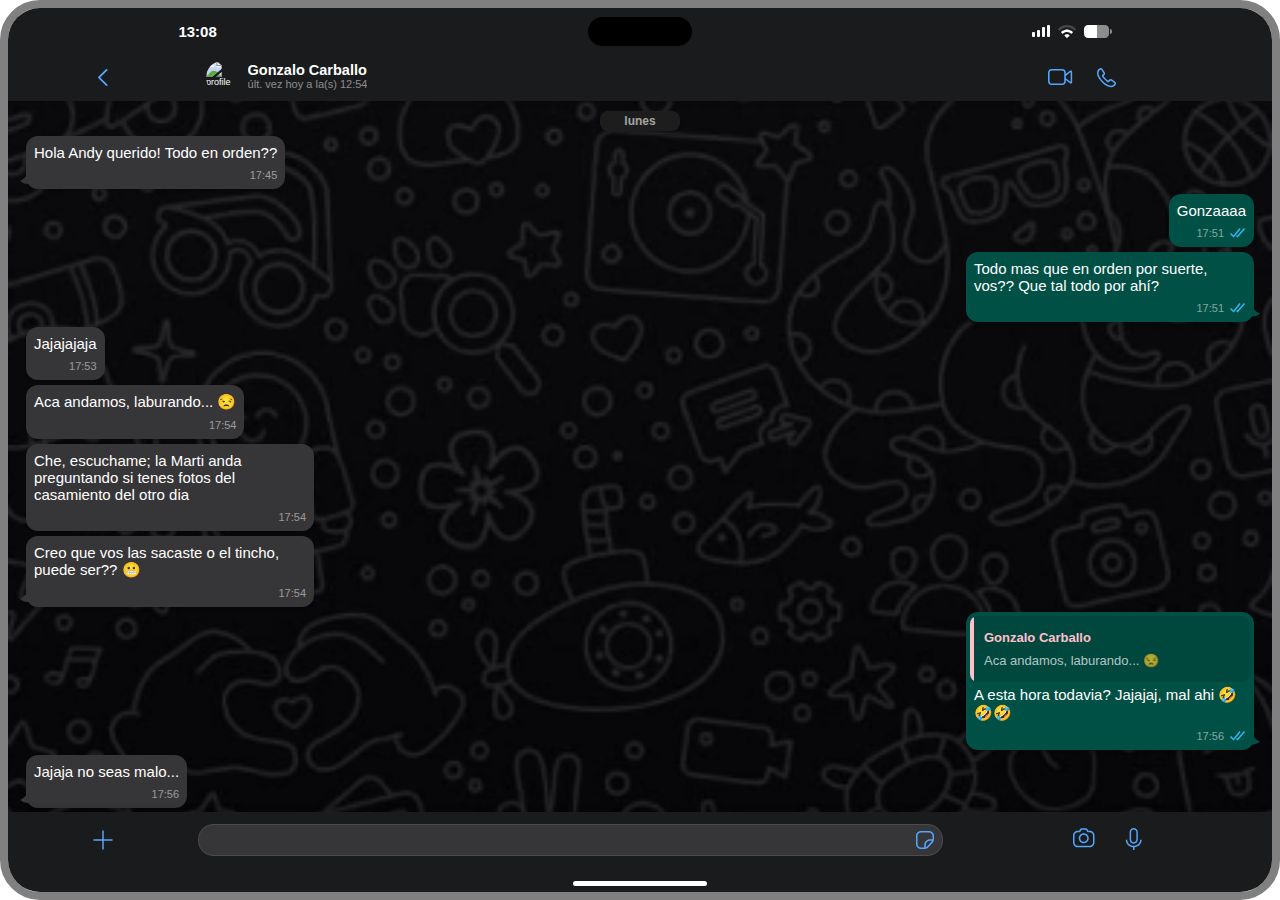
==== example_dark.html @ a6a857da "update examples" ====
<!DOCTYPE html>
<html lang="en">

<head>
    <meta charset="UTF-8">
    <meta name="viewport" content="width=device-width, initial-scale=1.0">
    <title>Whatsapp</title>
    <link rel="stylesheet" href="wsym.css">
    <script src="wsym.js" defer></script>
</head>

<body>

    
    <div class="wsym-app-container" 
         theme="dark" 
         name="Gonzalo Carballo"
         status="últ. vez hoy a la(s) 12:54"
         image="https://www.shutterstock.com/image-photo/profile-picture-smiling-successful-young-260nw-2040223583.jpg"
         connection="wifi2" 
         signal-level="4" 
         battery-level="50"
         time-or-company="13:08"
    >

        <div class="wsym-fullscreen-container" style="display: none;" >
            <div class="wsym-fullscreen-container-header">
                <div class="wsym-fullscreen-name-and-time">
                    <p class="wsym-fullscreen-name"></p>
                    <p class="wsym-fullscreen-time"></p>
                </div>
            </div>
            <video controls style="display: none;"></video>
            <img style="display: none;">
            <div class="wsym-fullscreen-container-footer">
            </div>
            <div class="wsym-fullscreen-container-empty"></div>
        </div>

        <div class="wsym-header">
            <div class="wsym-header-row0">
                <div class="wsym-header-time">
                </div>
                <div class="wsym-header-notch">
                    <svg width="104" height="29" viewBox="0 0 104 29" fill="none" xmlns="http://www.w3.org/2000/svg">
                        <rect width="104" height="29" rx="14.5" fill="black" />
                    </svg>
                </div>
                <div class="wsym-connection-internet-battery">
                    <!-- signal -->
                    <svg width="18" height="12" viewBox="0 0 18 12" fill="none" xmlns="http://www.w3.org/2000/svg">
                        <rect class="swym_connection_signal1" y="7" width="3" height="5" rx="1" fill="currentColor" />
                        <rect class="swym_connection_signal2" x="5" y="5" width="3" height="7" rx="1" fill="#484849" />
                        <rect class="swym_connection_signal3" x="10" y="2" width="3" height="10" rx="1"
                            fill="#484849" />
                        <rect class="swym_connection_signal4" x="15" width="3" height="12" rx="1" fill="#484849" />
                    </svg>
                    <!-- E -->
                    <svg class="wsym-connection-e" width="26" height="14" viewBox="0 0 26 14" fill="none" xmlns="http://www.w3.org/2000/svg">
                        <path d="M9.46875 13V1.72656H16.7656V3.42188H11.4844V6.46094H16.4766V8.09375H11.4844V11.3047H16.7656V13H9.46875Z" fill="currentColor"/>
                    </svg>
                    <!-- 3G -->
                    <svg class="wsym-connection-3g" width="26" height="14" viewBox="0 0 26 14" fill="none" xmlns="http://www.w3.org/2000/svg">
                        <path d="M7.22656 13.1953C4.75 13.1953 3.14062 11.8672 2.98438 9.97656L2.97656 9.88281H4.90625L4.91406 9.96875C5.02344 10.8828 5.89844 11.5469 7.21875 11.5469C8.52344 11.5469 9.39062 10.8281 9.39062 9.80469V9.78906C9.39062 8.60156 8.51562 7.94531 7.07812 7.94531H5.74219V6.44531H7.03125C8.27344 6.44531 9.10156 5.74219 9.10156 4.75781V4.74219C9.10156 3.72656 8.41406 3.13281 7.20312 3.13281C6.01562 3.13281 5.20312 3.75 5.10156 4.71875L5.09375 4.79688H3.21875L3.22656 4.70312C3.39062 2.79688 4.92969 1.53125 7.20312 1.53125C9.53125 1.53125 11.0391 2.72656 11.0391 4.47656V4.49219C11.0391 5.89062 10.0234 6.82031 8.67188 7.10156V7.14062C10.3359 7.29688 11.4375 8.28125 11.4375 9.84375V9.85938C11.4375 11.8203 9.71875 13.1953 7.22656 13.1953ZM18.0938 13.1953C14.8047 13.1953 12.7578 10.9609 12.7578 7.32031V7.3125C12.7578 3.73438 14.8047 1.53125 18.0547 1.53125C20.7266 1.53125 22.4609 3.07812 22.8906 5.15625L22.9219 5.28125H20.875L20.8516 5.19531C20.4219 3.98438 19.4453 3.28125 18.0625 3.28125C16.0312 3.28125 14.8125 4.76562 14.8125 7.29688V7.30469C14.8125 9.89062 16.0859 11.4453 18.1172 11.4453C19.8203 11.4453 20.9922 10.3984 21.0312 8.82031L21.0391 8.64844H18.2422V7.07812H23.0078V8.29688C23.0078 11.3594 21.1797 13.1953 18.0938 13.1953Z" fill="currentColor"/>
                    </svg>                        
                    <!-- 4G -->
                    <svg class="wsym-connection-4g" width="22" height="13" viewBox="0 0 22 13" fill="none"
                        xmlns="http://www.w3.org/2000/svg">
                        <path
                            d="M6.42969 12V9.83594H0.804688V8.11719L5.48438 0.726562H8.35156V8.17969H9.88281V9.83594H8.35156V12H6.42969ZM2.61719 8.22656H6.46094V2.25H6.41406L2.61719 8.17188V8.22656ZM16.2031 12.1953C12.9141 12.1953 10.8672 9.96094 10.8672 6.32031V6.3125C10.8672 2.73438 12.9141 0.53125 16.1641 0.53125C18.8359 0.53125 20.5703 2.07812 21 4.15625L21.0312 4.28125H18.9844L18.9609 4.19531C18.5312 2.98438 17.5547 2.28125 16.1719 2.28125C14.1406 2.28125 12.9219 3.76562 12.9219 6.29688V6.30469C12.9219 8.89062 14.1953 10.4453 16.2266 10.4453C17.9297 10.4453 19.1016 9.39844 19.1406 7.82031L19.1484 7.64844H16.3516V6.07812H21.1172V7.29688C21.1172 10.3594 19.2891 12.1953 16.2031 12.1953Z"
                            fill="currentColor" />
                    </svg>
                    <!-- wifi -->
                    <svg class="wsym-connection-wifi1" width="18" height="13" viewBox="0 0 18 13" fill="none" xmlns="http://www.w3.org/2000/svg">
                        <path class="wsym-connection-wifi-path1" d="M8.99617 13C9.08477 13 9.17338 12.9753 9.26199 12.9258C9.3506 12.8763 9.47049 12.7759 9.62166 12.6248L11.5295 10.7955C11.5869 10.7382 11.6221 10.6692 11.6351 10.5884C11.6482 10.5076 11.626 10.4334 11.5687 10.3656C11.3133 10.0373 10.9575 9.75067 10.5014 9.50573C10.0452 9.26078 9.54351 9.13831 8.99617 9.13831C8.43318 9.13831 7.92233 9.26598 7.4636 9.52134C7.00488 9.77669 6.64781 10.0737 6.39238 10.4125C6.35589 10.4751 6.34416 10.5402 6.3572 10.608C6.37023 10.6757 6.40802 10.7382 6.47057 10.7955L8.37059 12.6248C8.52176 12.7707 8.64168 12.8697 8.73034 12.9219C8.81895 12.974 8.90756 13 8.99617 13Z" fill="black"/>
                        <path class="wsym-connection-wifi-path2" d="M4.42191 8.74743C4.50531 8.82561 4.59653 8.86081 4.69558 8.85301C4.79462 8.84517 4.88324 8.79957 4.96143 8.71621C5.43058 8.19505 6.02483 7.76509 6.74419 7.42635C7.46355 7.0876 8.2142 6.92084 8.99612 6.92604C9.78847 6.92084 10.5443 7.09151 11.2636 7.43807C11.983 7.78464 12.5825 8.2185 13.062 8.73967C13.135 8.81785 13.2171 8.85694 13.3083 8.85694C13.3996 8.85694 13.4869 8.81785 13.5703 8.73967L14.7822 7.53579C14.8448 7.47325 14.8787 7.4016 14.8839 7.32082C14.8891 7.24004 14.8631 7.16578 14.8057 7.09803C14.4147 6.61336 13.9209 6.1808 13.324 5.80037C12.7272 5.41993 12.0599 5.11896 11.3223 4.89748C10.5847 4.67599 9.80929 4.56524 8.99612 4.56524C8.18292 4.56524 7.40752 4.67599 6.66991 4.89748C5.9323 5.11896 5.26637 5.41993 4.67212 5.80037C4.07786 6.1808 3.58265 6.61336 3.18648 7.09803C3.12914 7.16578 3.10308 7.23873 3.10829 7.3169C3.1135 7.39508 3.14739 7.46804 3.20994 7.53579L4.42191 8.74743ZM1.17697 5.47986C1.24995 5.55803 1.33726 5.59582 1.43891 5.59321C1.54056 5.5906 1.62787 5.55022 1.70085 5.47205C2.66 4.4506 3.76119 3.67539 5.00443 3.14642C6.24767 2.61746 7.57824 2.35297 8.99612 2.35297C10.4244 2.35297 11.7615 2.61876 13.0073 3.15034C14.2531 3.6819 15.353 4.45841 16.307 5.47986C16.38 5.55282 16.4647 5.588 16.5611 5.5854C16.6576 5.58279 16.7423 5.5424 16.8152 5.46423L17.8943 4.38546C17.962 4.31249 17.9972 4.23693 17.9998 4.15875C18.0025 4.08058 17.9751 4.00762 17.9178 3.93988C17.3079 3.18421 16.5364 2.51062 15.6032 1.91912C14.6702 1.32762 13.6381 0.86119 12.5069 0.51984C11.3757 0.178488 10.2055 0.0078125 8.99612 0.0078125C7.78675 0.0078125 6.61648 0.177185 5.48531 0.515931C4.35414 0.854679 3.32202 1.32111 2.38893 1.91521C1.45585 2.50932 0.684359 3.18421 0.074468 3.93988C0.0223404 4.00762 -0.00242021 4.08058 0.00018617 4.15875C0.00279255 4.23693 0.0353723 4.31249 0.0979255 4.38546L1.17697 5.47986Z" fill="#CBC7BC"/>
                    </svg>
                    <svg class="wsym-connection-wifi2" width="18" height="13" viewBox="0 0 18 13" fill="none" xmlns="http://www.w3.org/2000/svg">
                        <path class="wsym-connection-wifi-path2" d="M1.17697 5.47986C1.24995 5.55803 1.33726 5.59582 1.43891 5.59321C1.54056 5.5906 1.62787 5.55022 1.70085 5.47205C2.66 4.4506 3.76119 3.67539 5.00443 3.14642C6.24767 2.61746 7.57824 2.35297 8.99612 2.35297C10.4244 2.35297 11.7615 2.61876 13.0073 3.15034C14.2531 3.6819 15.353 4.45841 16.307 5.47986C16.38 5.55282 16.4647 5.588 16.5611 5.5854C16.6576 5.58279 16.7423 5.5424 16.8152 5.46423L17.8943 4.38546C17.962 4.31249 17.9972 4.23693 17.9998 4.15875C18.0025 4.08058 17.9751 4.00762 17.9178 3.93988C17.3079 3.18421 16.5364 2.51062 15.6032 1.91912C14.6702 1.32762 13.6381 0.86119 12.5069 0.51984C11.3757 0.178488 10.2055 0.0078125 8.99612 0.0078125C7.78675 0.0078125 6.61648 0.177185 5.48531 0.515931C4.35414 0.854679 3.32202 1.32111 2.38893 1.91521C1.45585 2.50932 0.684359 3.18421 0.074468 3.93988C0.0223404 4.00762 -0.00242021 4.08058 0.00018617 4.15875C0.00279255 4.23693 0.0353723 4.31249 0.0979255 4.38546L1.17697 5.47986Z" fill="#CBC7BC"/>
                        <path class="wsym-connection-wifi-path1" d="M8.99614 13C9.08475 13 9.17336 12.9753 9.26197 12.9258C9.35057 12.8763 9.47046 12.7759 9.62163 12.6248L11.5295 10.7955C11.5869 10.7382 11.6221 10.6692 11.6351 10.5884C11.6481 10.5076 11.626 10.4334 11.5686 10.3656C11.3132 10.0373 10.9575 9.75068 10.5013 9.50573C10.0452 9.26078 9.54349 9.13831 8.99614 9.13831C8.43316 9.13831 7.9223 9.26598 7.46358 9.52134C7.00486 9.77669 6.64778 10.0738 6.39235 10.4125C6.35586 10.4751 6.34414 10.5402 6.35717 10.608C6.3702 10.6757 6.40799 10.7382 6.47055 10.7955L8.37057 12.6248C8.52174 12.7707 8.64165 12.8697 8.73031 12.9219C8.81892 12.974 8.90753 13 8.99614 13ZM4.42193 8.74743C4.50533 8.82561 4.59656 8.86081 4.6956 8.85302C4.79465 8.84517 4.88326 8.79957 4.96145 8.71621C5.4306 8.19505 6.02486 7.7651 6.74421 7.42635C7.46358 7.0876 8.21422 6.92084 8.99614 6.92605C9.78849 6.92084 10.5443 7.09151 11.2637 7.43807C11.983 7.78464 12.5825 8.21851 13.0621 8.73967C13.135 8.81785 13.2171 8.85694 13.3084 8.85694C13.3996 8.85694 13.4869 8.81785 13.5703 8.73967L14.7823 7.53579C14.8448 7.47326 14.8787 7.4016 14.8839 7.32082C14.8892 7.24004 14.8631 7.16578 14.8057 7.09803C14.4148 6.61336 13.9209 6.1808 13.3241 5.80037C12.7272 5.41993 12.0599 5.11897 11.3224 4.89748C10.5847 4.67599 9.80931 4.56525 8.99614 4.56525C8.18294 4.56525 7.40754 4.67599 6.66993 4.89748C5.93233 5.11897 5.2664 5.41993 4.67214 5.80037C4.07789 6.1808 3.58268 6.61336 3.1865 7.09803C3.12917 7.16578 3.1031 7.23874 3.10832 7.31691C3.11353 7.39508 3.14741 7.46804 3.20996 7.53579L4.42193 8.74743Z" fill="black"/>
                    </svg>                        
                    <svg class="wsym-connection-wifi3" width="18" height="13" viewBox="0 0 18 13" fill="none"
                        xmlns="http://www.w3.org/2000/svg">
                        <path
                            d="M8.99612 13C9.08473 13 9.17333 12.9753 9.26194 12.9258C9.35055 12.8763 9.47044 12.7759 9.62161 12.6248L11.5295 10.7955C11.5868 10.7382 11.6221 10.6692 11.6351 10.5884C11.6481 10.5076 11.6259 10.4334 11.5686 10.3656C11.3132 10.0373 10.9574 9.75068 10.5013 9.50573C10.0452 9.26078 9.54346 9.13831 8.99612 9.13831C8.43313 9.13831 7.92228 9.26598 7.46355 9.52134C7.00483 9.77669 6.64776 10.0738 6.39233 10.4125C6.35584 10.4751 6.34411 10.5402 6.35715 10.608C6.37018 10.6757 6.40797 10.7382 6.47053 10.7955L8.37055 12.6248C8.52172 12.7707 8.64163 12.8697 8.73029 12.9219C8.8189 12.974 8.90751 13 8.99612 13ZM4.42191 8.74743C4.50531 8.82561 4.59653 8.86081 4.69558 8.85301C4.79462 8.84517 4.88324 8.79957 4.96143 8.71621C5.43058 8.19505 6.02483 7.76509 6.74419 7.42635C7.46355 7.0876 8.2142 6.92084 8.99612 6.92604C9.78847 6.92084 10.5443 7.09151 11.2636 7.43807C11.983 7.78464 12.5825 8.2185 13.062 8.73967C13.135 8.81785 13.2171 8.85694 13.3083 8.85694C13.3996 8.85694 13.4869 8.81785 13.5703 8.73967L14.7822 7.53579C14.8448 7.47325 14.8787 7.4016 14.8839 7.32082C14.8891 7.24004 14.8631 7.16578 14.8057 7.09803C14.4147 6.61336 13.9209 6.1808 13.324 5.80037C12.7272 5.41993 12.0599 5.11897 11.3223 4.89748C10.5847 4.67599 9.80929 4.56524 8.99612 4.56524C8.18292 4.56524 7.40752 4.67599 6.66991 4.89748C5.9323 5.11897 5.26637 5.41993 4.67212 5.80037C4.07786 6.1808 3.58265 6.61336 3.18648 7.09803C3.12914 7.16578 3.10308 7.23873 3.10829 7.3169C3.1135 7.39508 3.14739 7.46804 3.20994 7.53579L4.42191 8.74743ZM1.17697 5.47986C1.24995 5.55803 1.33726 5.59582 1.43891 5.59321C1.54056 5.5906 1.62787 5.55022 1.70085 5.47205C2.66 4.4506 3.76119 3.67539 5.00443 3.14642C6.24767 2.61746 7.57824 2.35297 8.99612 2.35297C10.4244 2.35297 11.7615 2.61876 13.0073 3.15034C14.2531 3.6819 15.353 4.45841 16.307 5.47986C16.38 5.55282 16.4647 5.588 16.5611 5.5854C16.6576 5.58279 16.7423 5.5424 16.8152 5.46423L17.8943 4.38546C17.962 4.31249 17.9972 4.23693 17.9998 4.15875C18.0025 4.08058 17.9751 4.00762 17.9178 3.93988C17.3079 3.18421 16.5364 2.51062 15.6032 1.91912C14.6702 1.32762 13.6381 0.86119 12.5069 0.51984C11.3757 0.178488 10.2055 0.0078125 8.99612 0.0078125C7.78675 0.0078125 6.61648 0.177185 5.48531 0.515931C4.35414 0.854679 3.32202 1.32111 2.38893 1.91521C1.45585 2.50932 0.684359 3.18421 0.074468 3.93988C0.0223404 4.00762 -0.00242021 4.08058 0.00018617 4.15875C0.00279255 4.23693 0.0353723 4.31249 0.0979255 4.38546L1.17697 5.47986Z"
                            fill="currentColor" />
                    </svg>
                    <!-- battery -->
                    <svg class="wsym-battery-0" width="28" height="13" viewBox="0 0 28 13" fill="none"
                        xmlns="http://www.w3.org/2000/svg">
                        <path d="M0 4C0 1.79086 1.79086 0 4 0V13C1.79086 13 0 11.2091 0 9V4Z" fill="#8C8D8D" />
                        <path d="M25 4C25 1.79086 23.2091 0 21 0H4V13H21C23.2091 13 25 11.2091 25 9V4Z"
                            fill="#8C8D8D" />
                        <path d="M28 6C28 4.89543 27.1046 4 26 4V9C27.1046 9 28 8.10457 28 7V6Z" fill="#8C8D8D" />
                    </svg>
                    <svg class="wsym-battery-20" width="28" height="13" viewBox="0 0 28 13" fill="none"
                        xmlns="http://www.w3.org/2000/svg">
                        <path d="M0 4C0 1.79086 1.79086 0 4 0V13C1.79086 13 0 11.2091 0 9V4Z" fill="#FF2D55" />
                        <path d="M25 4C25 1.79086 23.2091 0 21 0H4V13H21C23.2091 13 25 11.2091 25 9V4Z"
                            fill="#8C8D8D" />
                        <path d="M28 6C28 4.89543 27.1046 4 26 4V9C27.1046 9 28 8.10457 28 7V6Z" fill="#8C8D8D" />
                    </svg>
                    <svg class="wsym-battery-25" width="28" height="13" viewBox="0 0 28 13" fill="none"
                        xmlns="http://www.w3.org/2000/svg">
                        <path d="M0 4C0 1.79086 1.79086 0 4 0H7V13H4C1.79086 13 0 11.2091 0 9V4Z" fill="currentColor" />
                        <path d="M25 4C25 1.79086 23.2091 0 21 0H7V13H21C23.2091 13 25 11.2091 25 9V4Z"
                            fill="#8C8D8D" />
                        <path d="M28 6C28 4.89543 27.1046 4 26 4V9C27.1046 9 28 8.10457 28 7V6Z" fill="#8C8D8D" />
                    </svg>
                    <svg class="wsym-battery-50" width="28" height="13" viewBox="0 0 28 13" fill="none"
                        xmlns="http://www.w3.org/2000/svg">
                        <path d="M0 4C0 1.79086 1.79086 0 4 0H13V13H4C1.79086 13 0 11.2091 0 9V4Z"
                            fill="currentColor" />
                        <path d="M25 4C25 1.79086 23.2091 0 21 0H13V13H21C23.2091 13 25 11.2091 25 9V4Z"
                            fill="#8C8D8D" />
                        <path d="M28 6C28 4.89543 27.1046 4 26 4V9C27.1046 9 28 8.10457 28 7V6Z" fill="#8C8D8D" />
                    </svg>
                    <svg class="wsym-battery-75" width="28" height="13" viewBox="0 0 28 13" fill="none"
                        xmlns="http://www.w3.org/2000/svg">
                        <path d="M0 4C0 1.79086 1.79086 0 4 0H20V13H4C1.79086 13 0 11.2091 0 9V4Z"
                            fill="currentColor" />
                        <path d="M25 4C25 1.79086 23.2091 0 21 0H20V13H21C23.2091 13 25 11.2091 25 9V4Z"
                            fill="#8C8D8D" />
                        <path d="M28 6C28 4.89543 27.1046 4 26 4V9C27.1046 9 28 8.10457 28 7V6Z" fill="#8C8D8D" />
                    </svg>
                    <svg class="wsym-battery-100" width="28" height="13" viewBox="0 0 28 13" fill="none"
                        xmlns="http://www.w3.org/2000/svg">
                        <path d="M0 4C0 1.79086 1.79086 0 4 0H10V13H4C1.79086 13 0 11.2091 0 9V4Z"
                            fill="currentColor" />
                        <path d="M25 4C25 1.79086 23.2091 0 21 0H10V13H21C23.2091 13 25 11.2091 25 9V4Z"
                            fill="currentColor" />
                        <path d="M28 6C28 4.89543 27.1046 4 26 4V9C27.1046 9 28 8.10457 28 7V6Z" fill="currentColor" />
                    </svg>

                </div>
            </div>
            <div class="wsym-header-row1">
                <div class="wsym-header-arrow" onclick="arrow_was_click()">
                    <svg width="10" height="17" viewBox="0 0 10 17" fill="none" xmlns="http://www.w3.org/2000/svg">
                        <path
                            d="M0 8.47656C0 8.60026 0.0227865 8.71582 0.0683594 8.82324C0.113932 8.93067 0.182292 9.02995 0.273438 9.12109L8.01758 16.6895C8.19336 16.8652 8.40495 16.9531 8.65234 16.9531C8.82161 16.9531 8.97298 16.914 9.10645 16.8359C9.23991 16.7578 9.34733 16.6521 9.42871 16.5186C9.51009 16.3851 9.55078 16.2338 9.55078 16.0645C9.55078 15.8236 9.46289 15.612 9.28711 15.4297L2.17773 8.47656L9.28711 1.52344C9.46289 1.34115 9.55078 1.12956 9.55078 0.888672C9.55078 0.719401 9.51009 0.568034 9.42871 0.43457C9.34733 0.301107 9.23991 0.195313 9.10645 0.117188C8.97298 0.0390627 8.82161 0 8.65234 0C8.40495 0 8.19336 0.0846353 8.01758 0.253906L0.273438 7.83203C0.182292 7.92318 0.113932 8.02246 0.0683594 8.12988C0.0227865 8.23731 0 8.35287 0 8.47656Z"
                            fill="#53A6FD" />
                    </svg>
                </div>
                <div class="wsym-header-profile-and-name">
                    <!-- profile picture -->
                    <div class="wsym-header-img-container">
                        <img class="wsym-header-img" src="" alt="profile">
                    </div>
                    <!-- name and info -->
                    <div class="wsym-header-name">
                    </div>
                    <div class="wsym-header-status">
                    </div>
                </div>
                <div class="wsym-header-video-and-phone">
                    <!-- video -->
                    <svg width="25" height="17" viewBox="0 0 25 17" fill="none" xmlns="http://www.w3.org/2000/svg">
                        <path
                            d="M3.80859 16.0547H14.0137C15.2051 16.0547 16.1377 15.7243 16.8115 15.0635C17.4854 14.4027 17.8223 13.4766 17.8223 12.2852V3.75977C17.8223 2.57487 17.4854 1.65202 16.8115 0.991211C16.1377 0.330404 15.2051 0 14.0137 0H3.80859C2.66927 0 1.74967 0.330404 1.0498 0.991211C0.349933 1.65202 0 2.57487 0 3.75977V12.2852C0 13.4766 0.336913 14.4027 1.01074 15.0635C1.68457 15.7243 2.61718 16.0547 3.80859 16.0547ZM4.08203 14.5801C3.28125 14.5801 2.66276 14.3718 2.22656 13.9551C1.79037 13.5384 1.57227 12.9069 1.57227 12.0605V3.99414C1.57227 3.14779 1.79037 2.51465 2.22656 2.09473C2.66276 1.6748 3.28125 1.46484 4.08203 1.46484H13.7402C14.541 1.46484 15.1595 1.6748 15.5957 2.09473C16.0319 2.51465 16.25 3.14779 16.25 3.99414V12.0605C16.25 12.9069 16.0319 13.5384 15.5957 13.9551C15.1595 14.3718 14.541 14.5801 13.7402 14.5801H4.08203ZM17.5977 5.29297V7.14844L22.2461 3.31055C22.2917 3.278 22.3324 3.25033 22.3682 3.22754C22.404 3.20475 22.4414 3.19336 22.4805 3.19336C22.5912 3.19336 22.6465 3.27148 22.6465 3.42773V12.627C22.6465 12.7767 22.5912 12.8516 22.4805 12.8516C22.4414 12.8516 22.404 12.8402 22.3682 12.8174C22.3324 12.7946 22.2917 12.7702 22.2461 12.7441L17.5977 8.90625V10.752L21.5137 14.0723C21.709 14.235 21.9108 14.3669 22.1191 14.4678C22.3274 14.5687 22.5325 14.6191 22.7344 14.6191C23.1641 14.6191 23.5091 14.4759 23.7695 14.1895C24.03 13.903 24.1602 13.5319 24.1602 13.0762V2.97852C24.1602 2.52279 24.03 2.15169 23.7695 1.86523C23.5091 1.57878 23.1641 1.43555 22.7344 1.43555C22.5325 1.43555 22.3274 1.486 22.1191 1.58691C21.9108 1.68782 21.709 1.81966 21.5137 1.98242L17.5977 5.29297Z"
                            fill="#53A6FD" />
                    </svg>
                    <!-- phone -->
                    <svg width="20" height="20" viewBox="0 0 20 20" fill="none" xmlns="http://www.w3.org/2000/svg">
                        <path
                            d="M14.1992 19.1505C15.0521 19.1505 15.778 19.0284 16.377 18.7843C16.9759 18.5401 17.5228 18.1381 18.0176 17.5782C18.0567 17.5391 18.0941 17.4984 18.1299 17.4562C18.1657 17.4138 18.2031 17.3731 18.2422 17.3341C18.5351 17.0085 18.7516 16.6846 18.8916 16.3624C19.0316 16.0401 19.1016 15.726 19.1016 15.42C19.1016 15.0684 18.9974 14.7283 18.7891 14.3995C18.5808 14.0707 18.2585 13.7565 17.8223 13.4571L14.9805 11.4845C14.5443 11.185 14.0837 11.032 13.5986 11.0255C13.1136 11.0189 12.666 11.2175 12.2559 11.6212L11.5039 12.3731C11.3932 12.4838 11.2874 12.5457 11.1865 12.5587C11.0856 12.5717 10.9798 12.5424 10.8691 12.4708C10.6934 12.3601 10.4704 12.1941 10.2002 11.9728C9.93001 11.7514 9.64844 11.5088 9.35547 11.2452C9.0625 10.9815 8.79558 10.7292 8.55469 10.4884C8.30078 10.2344 8.05501 9.97726 7.81738 9.71686C7.57975 9.45644 7.36166 9.20416 7.16309 8.96002C6.96452 8.71588 6.80013 8.48964 6.66992 8.28131C6.60482 8.17063 6.57878 8.06483 6.5918 7.96393C6.60482 7.86301 6.66667 7.75722 6.77734 7.64654L7.51953 6.89459C7.92969 6.48443 8.13151 6.03685 8.125 5.55182C8.11849 5.06679 7.96549 4.60618 7.66602 4.16998L5.69336 1.32818C5.38737 0.891984 5.07162 0.571347 4.74609 0.366269C4.42057 0.161191 4.08203 0.055397 3.73047 0.0488865C3.11198 0.0358657 2.47396 0.322324 1.81641 0.908261C1.77734 0.947324 1.73665 0.98476 1.69434 1.02057C1.65202 1.05638 1.61133 1.09056 1.57227 1.12311C1.01888 1.6179 0.61849 2.16477 0.371094 2.76373C0.123698 3.36269 0 4.08534 0 4.9317C0 5.86269 0.187174 6.84901 0.561523 7.89068C0.935874 8.93235 1.486 9.99517 2.21191 11.0792C2.93782 12.1632 3.82487 13.2292 4.87305 14.2774C5.92122 15.319 6.98568 16.2028 8.06641 16.9288C9.14714 17.6547 10.2067 18.2065 11.2451 18.5841C12.2835 18.9617 13.2682 19.1505 14.1992 19.1505ZM14.209 17.6466C13.3822 17.6661 12.4935 17.4838 11.543 17.0997C10.5925 16.7155 9.64194 16.1898 8.69141 15.5226C7.74088 14.8552 6.84244 14.1016 5.99609 13.2618C5.14974 12.4154 4.38314 11.5056 3.69629 10.5323C3.00944 9.55897 2.46745 8.58893 2.07031 7.62213C1.67318 6.65533 1.48112 5.75852 1.49414 4.9317C1.50716 4.39133 1.60807 3.89491 1.79688 3.44244C1.98568 2.98996 2.27214 2.59771 2.65625 2.26568C2.6888 2.23313 2.71973 2.20547 2.74902 2.18268C2.77832 2.15989 2.80925 2.13548 2.8418 2.10944C2.98503 1.98574 3.13314 1.88971 3.28613 1.82135C3.43912 1.75299 3.58724 1.71881 3.73047 1.71881C4.04297 1.71881 4.28385 1.85227 4.45312 2.1192L6.34766 4.961C6.45183 5.11724 6.50228 5.27675 6.49902 5.43951C6.49577 5.60227 6.41927 5.75852 6.26953 5.90826L5.41016 6.76764C5.07161 7.09966 4.90234 7.45936 4.90234 7.84674C4.90234 8.23411 5.02604 8.59055 5.27344 8.91608C5.55339 9.29368 5.9082 9.7266 6.33789 10.2149C6.76758 10.7032 7.17122 11.1329 7.54883 11.504C7.79622 11.7514 8.08105 12.0232 8.40332 12.3194C8.72559 12.6156 9.04785 12.9021 9.37012 13.1788C9.69239 13.4555 9.98048 13.6883 10.2344 13.8771C10.5599 14.1179 10.9147 14.24 11.2988 14.2433C11.6829 14.2465 12.0443 14.0788 12.3828 13.7403L13.2422 12.881C13.3919 12.7247 13.5482 12.6466 13.7109 12.6466C13.8737 12.6466 14.0332 12.6954 14.1895 12.7931L17.0312 14.6876C17.1745 14.7852 17.277 14.8959 17.3389 15.0196C17.4007 15.1433 17.4316 15.2768 17.4316 15.42C17.4316 15.713 17.3014 16.0092 17.041 16.3087C17.015 16.3412 16.9906 16.3721 16.9678 16.4015C16.945 16.4307 16.9173 16.4616 16.8848 16.4942C16.5527 16.8783 16.1588 17.1648 15.7031 17.3536C15.2474 17.5424 14.7493 17.64 14.209 17.6466Z"
                            fill="#53A6FD" />
                    </svg>
                </div>
            </div>
        </div>

        <ul class="wsym-message-box">
            <div class="wsym-message-box-shadow"></div>
           
            <li class="wsym-message-day">
                lunes
            </li>

            <li class="wsym-message"
                sender="other"
                forwarded="false"
                text-content="Hola Andy querido! Todo en orden??"
                time="17:45"
            ></li>

            <li class="wsym-message" 
                sender="me"
                forwarded="false"
                text-content="Gonzaaaa"
                time="17:51"
                check="read"
                tail="false"
            ></li>

            <li class="wsym-message" 
                sender="me"
                forwarded="false"
                text-content="Todo mas que en orden por suerte, vos?? Que tal todo por ahí?"
                time="17:51"
                check="read"
            ></li>

            <li class="wsym-message"
                sender="other"
                forwarded="false"
                text-content="Jajajajaja"
                time="17:53"
                tail="false"
            ></li>

            <li class="wsym-message"
                sender="other"
                forwarded="false"
                text-content="Aca andamos, laburando... 😒"
                time="17:54"
                tail="false"
            ></li>

            <li class="wsym-message"
                sender="other"
                forwarded="false"
                text-content="Che, escuchame; la Marti anda preguntando si tenes fotos del casamiento del otro dia"
                time="17:54"
                tail="false"
            ></li>

            <li class="wsym-message"
                sender="other"
                forwarded="false"
                text-content="Creo que vos las sacaste o el tincho, puede ser?? 😬"
                time="17:54"
            ></li>

            <li class="wsym-message" 
                sender="me"
                forwarded="false"
                quote="message"
                quote-name="Gonzalo Carballo"
                quote-content="Aca andamos, laburando... 😒"
                text-content="A esta hora todavia? Jajajaj, mal ahi 🤣🤣🤣"
                time="17:56"
                check="read"
            ></li>

            <li class="wsym-message"
                sender="other"
                forwarded="false"
                text-content="Jajaja no seas malo..."
                time="17:56"
            ></li>

            <li class="wsym-message" 
                sender="me"
                forwarded="false"
                text-content="A ver, dejame que me fije... Creo que el Tincho saco varias; pero me las mandó, ahi te digo"
                time="17:56"
                check="read"
                tail="false"
            ></li>

            <li class="wsym-message" 
                sender="me"
                forwarded="false"
                text-content="Ahí te reenvio variasss"
                time="17:59"
                check="read"
                tail="false"
            ></li>

            <li class="wsym-message" 
                sender="me"
                forwarded="true"
                image-content="./images/cotillon-luminoso-invitados.png"
                time="18:00"
                check="read"
                tail="false"
            ></li>

            <li class="wsym-message" 
                sender="me"
                forwarded="true"
                image-content="./images/487600.png"
                time="18:00"
                check="read"
                tail="false"
            ></li>

            <li class="wsym-message" 
                sender="me"
                forwarded="false"
                text-content="Jajajajja 🥳"
                time="18:01"
                check="read"
                tail="false"
            ></li>

            <li class="wsym-message" 
                sender="me"
                forwarded="false"
                text-content="Esta es MORTAL, no se si te acordas lo enfiestado que estaba el Tincho en ese momento jajaja 🤪"
                image-content="./images/176741.png"
                time="18:03"
                check="read"
            ></li>
            
            <li class="wsym-message" 
                sender="other"
                forwarded="false"
                text-content="Noooo mira ese FOTÓN"
                quote="image"
                quote-image="./images/487600.png"
                quote-name="Tú"
                time="18:15"
                tail="false"
            ></li>

            <li class="wsym-message" 
                sender="other"
                forwarded="false"
                text-content="Mil graciassss"
                time="18:15"
            ></li>

            <li class="wsym-message-day">
                Hoy
            </li>

            <li class="wsym-message" 
                sender="me"
                forwarded="false"
                text-content="Y la frutillita del postre, el video que me mandaron recien"
                time="11:53"
                check="read"
                tail="false"
            ></li>

            <li class="wsym-message" 
                sender="me"
                deleted="true"
                check="read"
                tail="false"
            ></li>

            <li class="wsym-message" 
                sender="me"
                forwarded="false"
                video-content="./images/video-_Yoni_Dj.mp4"
                text-content="Mira que locura"
                time="11:54"
                check="read"
                tail="false"
            ></li>

            <li class="wsym-message" 
                sender="me"
                time="11:54"
                check="read"
                sticker-content="./images/Screenshot 2024-05-15 at 21.44.33.png"
                tail="false"
            ></li>

            <li class="wsym-message" 
                sender="other"
                sticker-content="./images/bananeitor.gif"
                time="12:53"
                tail="false"
            ></li>

            <li class="wsym-message" 
                sender="other"
                forwarded="false"
                text-content="😳 Nooo, de donde salio eso?"
                quote="video"
                quote-image="./images/Screenshot 2024-05-15 at 21.48.53.png"
                quote-name="Tú"
                time="12:53"
            ></li>

            <li class="wsym-message" 
                sender="me"
                forwarded="false"
                text-content="Me lo mando el Tinchooo"
                time="13:07"
                check="sent"
            ></li>

        </ul>
        <div class="wsym-footer">
            <div class="wsym-footer-plus">
                <svg width="24" height="24" viewBox="0 0 24 24" fill="none" xmlns="http://www.w3.org/2000/svg">
                    <path d="M12 3V21" stroke="#53A6FD" stroke-width="1.5" stroke-linecap="round"/>
                    <path d="M3 12L21 12" stroke="#53A6FD" stroke-width="1.5" stroke-linecap="round"/>
                </svg>
            </div>
            <div class="wsym-footer-input">
                <div class="wsym-fotter-input-container">
                    <svg width="18" height="18" viewBox="0 0 18 18" fill="none" xmlns="http://www.w3.org/2000/svg">
                        <path fill-rule="evenodd" clip-rule="evenodd" d="M5 1.5H13C14.933 1.5 16.5 3.067 16.5 5V8.12132C16.5 8.1643 16.4992 8.2072 16.4976 8.25H14C10.8244 8.25 8.25 10.8244 8.25 14V16.5H5C3.067 16.5 1.5 14.933 1.5 13V5C1.5 3.067 3.067 1.5 5 1.5ZM9.75 16.3484C10.3689 16.1601 10.9303 15.8018 11.3652 15.3048L15.634 10.4261C15.8159 10.2182 15.9712 9.99107 16.098 9.75H14C11.6528 9.75 9.75 11.6528 9.75 14V16.3484ZM13 0H5C2.23858 0 0 2.23858 0 5V13C0 15.7614 2.23858 18 5 18H8.73116C10.173 18 11.5446 17.3776 12.494 16.2925L16.7629 11.4138C17.5604 10.5024 18 9.33244 18 8.12132V5C18 2.23858 15.7614 0 13 0Z" fill="#53A6FD"/>
                    </svg>
                </div>
            </div>
            <div class="wsym-footer-camera">
                <svg width="22" height="20" viewBox="0 0 22 20" fill="none" xmlns="http://www.w3.org/2000/svg">
                    <path fill-rule="evenodd" clip-rule="evenodd" d="M7.94354 2.53576C8.13337 2.06119 8.593 1.75 9.10413 1.75H12.396C12.9071 1.75 13.3668 2.06119 13.5566 2.53576L14.0537 3.77854C14.1676 4.06329 14.4434 4.25 14.7501 4.25H16.75C18.5449 4.25 20 5.70507 20 7.5V14.5C20 16.2949 18.5449 17.75 16.75 17.75H4.75C2.95507 17.75 1.5 16.2949 1.5 14.5V7.5C1.5 5.70508 2.95508 4.25 4.75 4.25H6.75007C7.05675 4.25 7.33253 4.06329 7.44643 3.77854L7.94354 2.53576ZM9.10413 0.25C7.97965 0.25 6.96845 0.934616 6.55082 1.97868L6.24229 2.75H4.75C2.12665 2.75 0 4.87665 0 7.5V14.5C0 17.1234 2.12665 19.25 4.75 19.25H16.75C19.3734 19.25 21.5 17.1234 21.5 14.5V7.5C21.5 4.87665 19.3734 2.75 16.75 2.75H15.2578L14.9493 1.97868C14.5317 0.934615 13.5205 0.25 12.396 0.25H9.10413ZM14.25 10.25C14.25 12.183 12.683 13.75 10.75 13.75C8.817 13.75 7.25 12.183 7.25 10.25C7.25 8.317 8.817 6.75 10.75 6.75C12.683 6.75 14.25 8.317 14.25 10.25ZM15.75 10.25C15.75 13.0114 13.5114 15.25 10.75 15.25C7.98858 15.25 5.75 13.0114 5.75 10.25C5.75 7.48858 7.98858 5.25 10.75 5.25C13.5114 5.25 15.75 7.48858 15.75 10.25Z" fill="#53A6FD"/>
                </svg>
                <svg width="17" height="22" viewBox="0 0 17 22" fill="none" xmlns="http://www.w3.org/2000/svg">
                    <path fill-rule="evenodd" clip-rule="evenodd" d="M11.3548 4.12903V11.5154C11.3548 12.9674 10.1778 14.1444 8.72581 14.1444C7.27383 14.1444 6.09677 12.9674 6.09677 11.5154V4.12903C6.09677 2.67706 7.27383 1.5 8.72581 1.5C10.1778 1.5 11.3548 2.67706 11.3548 4.12903ZM4.59677 4.12903C4.59677 1.84863 6.44541 0 8.72581 0C11.0062 0 12.8548 1.84863 12.8548 4.12903V11.5154C12.8548 13.7958 11.0062 15.6444 8.72581 15.6444C6.44541 15.6444 4.59677 13.7958 4.59677 11.5154V4.12903ZM8.72581 17.8278C5.11048 17.8278 2.25 15.0614 2.25 11.7333H0.75C0.75 15.7205 3.95394 18.9356 7.97581 19.2945V22H9.47581V19.2945C13.4977 18.9356 16.7016 15.7205 16.7016 11.7333H15.2016C15.2016 15.0614 12.3411 17.8278 8.72581 17.8278Z" fill="#53A6FD"/>
                </svg>
            </div>
        </div>
        <div class="wsym-footer-homebar"></div>
    </div>

    <template id="wsym-message-template">
        <img class="wsym-message-sticker" src="" alt="">
        <div class="wsym-message-container" >
            <div class="wsym-message-body">
                <div class="wsym-message-name">
                </div>
                <div class="wsym-message-fowarded">
                    <div class="wsym-message-fowarded-layout">
                        <svg width="14.5" height="12" viewBox="0 0 22 18" fill="none"
                            xmlns="http://www.w3.org/2000/svg">
                            <path
                                d="M11.5137 17.9102C11.748 17.9102 11.971 17.8597 12.1826 17.7588C12.3942 17.6579 12.6172 17.4967 12.8516 17.2754L20.5566 10C20.7454 9.82422 20.8756 9.64518 20.9473 9.46289C21.0189 9.2806 21.0547 9.11133 21.0547 8.95508C21.0547 8.79232 21.0189 8.61979 20.9473 8.4375C20.8756 8.25521 20.7454 8.07617 20.5566 7.90039L12.8516 0.693359C12.5911 0.445964 12.3649 0.268555 12.1729 0.161133C11.9808 0.053711 11.7676 0 11.5332 0C11.1881 0 10.9066 0.117187 10.6885 0.351562C10.4704 0.585937 10.3613 0.865887 10.3613 1.19141V4.88281H10.0781C8.32681 4.88281 6.81478 5.15299 5.54199 5.69336C4.2692 6.23373 3.22428 7.01498 2.40723 8.03711C1.59017 9.05924 0.9847 10.2913 0.59082 11.7334C0.19694 13.1755 0 14.7982 0 16.6016C0 17.0247 0.102539 17.3486 0.307617 17.5732C0.512695 17.7979 0.745443 17.9102 1.00586 17.9102C1.21419 17.9102 1.42415 17.8679 1.63574 17.7832C1.84733 17.6985 2.03776 17.5 2.20703 17.1875C2.77344 16.1198 3.42773 15.2848 4.16992 14.6826C4.91211 14.0804 5.76823 13.6556 6.73828 13.4082C7.70833 13.1608 8.82161 13.0371 10.0781 13.0371H10.3613V16.7676C10.3613 17.0996 10.4704 17.373 10.6885 17.5879C10.9066 17.8028 11.1816 17.9102 11.5137 17.9102Z"
                                fill="currentColor" fill-opacity="0.5" />
                        </svg>
                        Reenviado
                    </div>
                </div>
                <div class="wsym-message-deleted">
                    <div class="wsym-message-fowarded-layout">
                        <svg width="12" height="12" viewBox="0 0 12 12" fill="none" xmlns="http://www.w3.org/2000/svg">
                            <circle cx="6" cy="6" r="5.5" stroke="currentColor"/>
                            <line x1="2.37629" y1="1.67075" x2="9.37629" y2="9.67075" stroke="currentColor"/>
                        </svg>
                        Eliminaste este mensaje
                    </div>
                </div>
                <div class="wsym-message-quote">
                    <div class="wsym-message-quote-color"></div>
                    <div class="wsym-message-quote-name-and-content">
                        <div class="wsym-message-quote-name">
                        </div>
                        <div class="wsym-message-quote-content-image">
                            <svg width="18" height="14" viewBox="0 0 13 10" fill="none"
                                xmlns="http://www.w3.org/2000/svg">
                                <path
                                    d="M1.66205 10H11.338C11.8884 10 12.3031 9.86454 12.5818 9.59362C12.8606 9.3227 13 8.9163 13 8.37443V2.88412C13 2.34575 12.8606 1.9411 12.5818 1.67017C12.3031 1.39924 11.8884 1.26377 11.338 1.26377H9.82409C9.68295 1.26377 9.57003 1.25328 9.48533 1.2323C9.40063 1.21133 9.32565 1.1755 9.26039 1.12481C9.1951 1.07411 9.12187 1.00507 9.04072 0.917672L8.61724 0.445727C8.48668 0.302396 8.34202 0.192275 8.18324 0.115365C8.02443 0.038455 7.80916 0 7.53743 0H5.4255C5.15377 0 4.93939 0.038455 4.78236 0.115365C4.62533 0.192275 4.47977 0.302396 4.34568 0.445727L3.92223 0.917672C3.80578 1.04702 3.69815 1.13704 3.59934 1.18773C3.50054 1.23842 3.34704 1.26377 3.13884 1.26377H1.66205C1.10803 1.26377 0.69252 1.39924 0.415513 1.67017C0.138504 1.9411 0 2.34575 0 2.88412V8.37443C0 8.9163 0.138504 9.3227 0.415513 9.59362C0.69252 9.86454 1.10803 10 1.66205 10ZM6.5 8.4531C6.09771 8.4531 5.7219 8.37967 5.37255 8.23283C5.0232 8.08602 4.71708 7.88153 4.45419 7.61934C4.19129 7.35712 3.98486 7.05296 3.83489 6.70687C3.68492 6.36077 3.60993 5.98672 3.60993 5.58471C3.60993 5.18617 3.68492 4.81386 3.83489 4.46776C3.98486 4.12167 4.19129 3.81753 4.45419 3.55533C4.71708 3.29314 5.0232 3.08863 5.37255 2.9418C5.7219 2.79497 6.09771 2.72156 6.5 2.72156C7.03284 2.72156 7.51804 2.84916 7.95559 3.10436C8.39318 3.35956 8.74078 3.70391 8.99838 4.1374C9.25599 4.57089 9.38479 5.05333 9.38479 5.58471C9.38479 5.98672 9.31068 6.36077 9.16245 6.70687C9.01423 7.05296 8.80779 7.35712 8.54314 7.61934C8.27849 7.88153 7.97149 8.08602 7.62214 8.23283C7.27279 8.37967 6.89875 8.4531 6.5 8.4531ZM6.5 7.65602C6.88462 7.65602 7.23485 7.56337 7.5507 7.37808C7.86652 7.19283 8.11794 6.94374 8.30498 6.63083C8.49197 6.31796 8.58547 5.96925 8.58547 5.58471C8.58547 5.20365 8.49197 4.85668 8.30498 4.5438C8.11794 4.23091 7.86652 3.98096 7.5507 3.79393C7.23485 3.6069 6.88462 3.51338 6.5 3.51338C6.11535 3.51338 5.76511 3.6069 5.4493 3.79393C5.13348 3.98096 4.88117 4.23091 4.69238 4.5438C4.50359 4.85668 4.4092 5.20365 4.4092 5.58471C4.4092 5.96925 4.50359 6.31796 4.69238 6.63083C4.88117 6.94374 5.13348 7.19283 5.4493 7.37808C5.76511 7.56337 6.11535 7.65602 6.5 7.65602ZM9.73943 3.65496C9.73943 3.47667 9.80735 3.32023 9.94318 3.18564C10.079 3.05105 10.2405 2.98375 10.4275 2.98375C10.6075 2.98375 10.7654 3.05105 10.9012 3.18564C11.0371 3.32023 11.105 3.47667 11.105 3.65496C11.105 3.84374 11.0371 4.00281 10.9012 4.13215C10.7654 4.2615 10.6075 4.32618 10.4275 4.32618C10.2405 4.32967 10.079 4.26588 9.94318 4.13478C9.80735 4.00368 9.73943 3.84374 9.73943 3.65496Z"
                                    fill="currentColor" fill-opacity="0.7" />
                            </svg>
                            Foto
                        </div>
                        <div class="wsym-message-quote-content-video">
                            <svg width="20" height="14" viewBox="0 0 16 11" fill="none"
                                xmlns="http://www.w3.org/2000/svg">
                                <path
                                    d="M2.00125 10.1247H8.69698C9.32462 10.1247 9.81506 9.95221 10.1683 9.60722C10.5216 9.26227 10.6982 8.77599 10.6982 8.1484V1.97008C10.6982 1.34663 10.532 0.862426 10.1995 0.517457C9.86701 0.172486 9.38695 0 8.75935 0H2.00125C1.40275 0 0.919578 0.172486 0.551746 0.517457C0.183915 0.862426 0 1.34663 0 1.97008V8.1484C0 8.77599 0.176642 9.26227 0.529925 9.60722C0.883211 9.95221 1.37365 10.1247 2.00125 10.1247ZM11.5461 6.90147L13.8155 8.86533C13.9235 8.95679 14.0368 9.03057 14.1553 9.08666C14.2737 9.14276 14.389 9.1708 14.5012 9.1708C14.7423 9.1708 14.9366 9.09081 15.0842 8.93083C15.2317 8.7708 15.3055 8.56194 15.3055 8.30423V1.82045C15.3055 1.56276 15.2317 1.35391 15.0842 1.19389C14.9366 1.03387 14.7423 0.953865 14.5012 0.953865C14.389 0.953865 14.2737 0.98088 14.1553 1.03491C14.0368 1.08895 13.9235 1.16376 13.8155 1.25935L11.5461 3.21696V6.90147Z"
                                    fill="currentColor" fill-opacity="0.7" />
                            </svg>
    
                            Video
                        </div>
                        <div class="wsym-message-quote-content-sticker">
                            <svg width="14" height="14" viewBox="0 0 10 10" fill="none"
                                xmlns="http://www.w3.org/2000/svg">
                                <path fill-rule="evenodd" clip-rule="evenodd"
                                    d="M2.5 0C1.11929 0 0 1.11929 0 2.5V7.5C0 8.88071 1.11929 10 2.5 10H4.93011V7.80474C4.93011 6.00981 6.38518 4.55474 8.18011 4.55474H10V2.5C10 1.11929 8.88071 0 7.5 0H2.5ZM9.88855 6.05474H8.18011C7.21361 6.05474 6.43011 6.83824 6.43011 7.80474V9.79249C8.16476 9.27562 9.50464 7.84264 9.88855 6.05474Z"
                                    fill="currentColor" fill-opacity="0.7" />
                            </svg>
    
                            Sticker
                        </div>
                        <div class="wsym-message-quote-content">
                        </div>
                    </div>
                    <img class="wsym-message-quote-image" src="" alt="">
                </div>
                <div class="wsym-message-video-container">
                    <video preload="metadata" class="wsym-message-video">
                        Your browser does not support the video tag.
                    </video>
                    <button>
                        <svg width="15" height="17" viewBox="0 0 15 17" fill="none" xmlns="http://www.w3.org/2000/svg">
                            <path d="M1.17188 16.5527C1.36719 16.5527 1.55273 16.5185 1.72852 16.4502C1.9043 16.3819 2.08985 16.2891 2.28516 16.1719L13.6719 9.58984C14.082 9.34896 14.3669 9.13575 14.5264 8.9502C14.6859 8.76465 14.7656 8.54167 14.7656 8.28125C14.7656 8.02083 14.6859 7.79785 14.5264 7.6123C14.3669 7.42675 14.082 7.21679 13.6719 6.98242L2.28516 0.390625C2.08985 0.279948 1.9043 0.190429 1.72852 0.12207C1.55273 0.0537108 1.36719 0.0195312 1.17188 0.0195312C0.813804 0.0195312 0.528972 0.146485 0.317383 0.400391C0.105794 0.654297 0 0.99284 0 1.41602V15.1465C0 15.5696 0.105794 15.9098 0.317383 16.167C0.528972 16.4241 0.813804 16.5527 1.17188 16.5527Z" fill="black"/>
                        </svg>                            
                    </button>
                </div>
                <div class="wsym-message-image-container">
                    <img class="wsym-message-image" src="" alt="">
                    <div class="wsym-message-image-shadow"></div>
                    <div class="wsym-message-info-image">
                        <div class="wsym-message-time">
                        </div>
                        <svg class="wsym-message-double-check" width="16" height="10" viewBox="0 0 16 10" fill="none"
                            xmlns="http://www.w3.org/2000/svg">
                            <path fill-rule="evenodd" clip-rule="evenodd"
                                d="M8.1136 8.98616L15.0937 0.986164L13.9634 0L7.50595 7.40103L7.05366 6.95755L6.00349 8.02861L7.02339 9.02861L7.59099 9.58514L8.1136 8.98616ZM4.13127 8.96515L10.6114 0.965153L9.44578 0.0210111L3.48815 7.37599L1.05715 4.961L0 6.02516L3.0199 9.02516L3.60879 9.61018L4.13127 8.96515Z"
                                fill="currentColor" />
                        </svg>
                        <svg class="wsym-message-simple-check" width="11" height="10" viewBox="0 0 11 10" fill="none"
                            xmlns="http://www.w3.org/2000/svg">
                            <path fill-rule="evenodd" clip-rule="evenodd"
                                d="M10.6114 0.944142L4.13127 8.94414L3.60879 9.58916L3.0199 9.00415L0 6.00415L1.05715 4.93999L3.48815 7.35498L9.44578 0L10.6114 0.944142Z"
                                fill="currentColor" />
                        </svg>
                    </div>
                </div>
                <div class="wsym-message-audio-container">
                    <button>Play</button>
                    <input type="range" id="seek-slider" max="100" value="0">
                    <span>0:00</span>
                    <audio class="wsym-message-audio" preload="metadata"></audio>
                </div>
                <div class="wsym-message-content">
                </div>
                <div class="wsym-message-info">
                    <div class="wsym-message-time">
                    </div>
                    <svg class="wsym-message-double-check" width="16" height="10" viewBox="0 0 16 10" fill="none"
                        xmlns="http://www.w3.org/2000/svg">
                        <path fill-rule="evenodd" clip-rule="evenodd"
                            d="M8.1136 8.98616L15.0937 0.986164L13.9634 0L7.50595 7.40103L7.05366 6.95755L6.00349 8.02861L7.02339 9.02861L7.59099 9.58514L8.1136 8.98616ZM4.13127 8.96515L10.6114 0.965153L9.44578 0.0210111L3.48815 7.37599L1.05715 4.961L0 6.02516L3.0199 9.02516L3.60879 9.61018L4.13127 8.96515Z"
                            fill="currentColor" />
                    </svg>
                    <svg class="wsym-message-simple-check" width="11" height="10" viewBox="0 0 11 10" fill="none"
                        xmlns="http://www.w3.org/2000/svg">
                        <path fill-rule="evenodd" clip-rule="evenodd"
                            d="M10.6114 0.944142L4.13127 8.94414L3.60879 9.58916L3.0199 9.00415L0 6.00415L1.05715 4.93999L3.48815 7.35498L9.44578 0L10.6114 0.944142Z"
                            fill="currentColor" />
                    </svg>
                </div>
            </div>
            <div class="wsym-message-tail">
                <svg class="wsym-message-tail-left" width="8" height="11" viewBox="0 0 8 11" fill="none"
                    xmlns="http://www.w3.org/2000/svg">
                    <path
                        d="M0 7.85714C4.012 5.98067 5.71852 4.20241 8 0V11C4.4246 10.9394 2.6981 10.1964 0 7.85714Z"
                        fill="currentColor" />
                </svg>
                <svg class="wsym-message-tail-right" width="8" height="11" viewBox="0 0 8 11" fill="none"
                    xmlns="http://www.w3.org/2000/svg">
                    <path d="M8 7.5C3.988 5.70882 2.28148 4.01139 0 0V10.5C3.5754 10.4422 5.3019 9.7329 8 7.5Z"
                        fill="currentColor" />
                </svg>
            </div>
        </div>
    </template>

</body>

</html>
---- wsym.css ----
/*-------------------------------------------------*/
/* Global config */

@font-face {
    font-family: "emoji";
 
    src: local('Apple Color Emoji'),
         local('Android Emoji'),
         local('Segoe UI Emoji'),
         local('Noto Color Emoji'),
         local(EmojiSymbols),
         local(Symbola);
 
    unicode-range: U+231A-231B, U+23E9-23EC, U+23F0, U+23F3, U+25FD-25FE, U+2614-2615, U+2648-2653, U+267F, U+2693, U+26A1, U+26AA-26AB, U+26BD-26BE, U+26C4-26C5, U+26CE, U+26D4, U+26EA, U+26F2-26F3, U+26F5, U+26FA, U+26FD, U+2705, U+270A-270B, U+2728, U+274C, U+274E, U+2753-2755, U+2757, U+2795-2797, U+27B0, U+27BF, U+2B1B-2B1C, U+2B50, U+2B55, U+FE0F, U+1F004, U+1F0CF, U+1F18E, U+1F191-1F19A, U+1F1E6-1F1FF, U+1F201, U+1F21A, U+1F22F, U+1F232-1F236, U+1F238-1F23A, U+1F250-1F251, U+1F300-1F320, U+1F32D-1F335, U+1F337-1F393, U+1F3A0-1F3CA, U+1F3CF-1F3D3, U+1F3E0-1F3F0, U+1F3F4, U+1F3F8-1F43E, U+1F440, U+1F442-1F4FC, U+1F4FF-1F53D, U+1F54B-1F567, U+1F57A, U+1F595-1F596, U+1F5A4, U+1F5FB-1F64F, U+1F680-1F6CC, U+1F6D0-1F6D2, U+1F6D5-1F6D7, U+1F6DC-1F6DF, U+1F6EB-1F6EC, U+1F6F4-1F6FC, U+1F7E0-1F7EB, U+1F7F0, U+1F90C-1F93A, U+1F93C-1F945, U+1F947-1FA7C, U+1FA80-1FAC5, U+1FACE-1FADB, U+1FAE0-1FAE8, U+1FAF0-1FAF8;
 
    size-adjust: normal;
    descent-override: normal;
    ascent-override: normal;
}

:root {
    font-family: Helvetica, "emoji";
    font-size: 15px;

    --header-size-in-px: 93px;
    --footer-size-in-px: 80px;

    /* Default values */
    --message-max_width: 296px;
    --double-check-display: none;
    --check-display: none;
    --message-quote-display: none;
    --message-fowarded-display: none;
    --message-deleted-display: none;
    --message-tail-visibility-right: visible;
    --message-tail-visibility-left: visible;
}

p {
    padding: 0;
    margin: 0;
}

ul {
    list-style-type: none;
}

/*-------------------------------------------------*/
/* Setup colors for light mode */

[theme="light"] {
    --color-bg-header-footer: #f6f6f6;
    --color-ft-header-footer: #000000;
    --color-bg-messagebox: #ebe6e1;
    --color-bg-message_r: #dcf8c7;
    --color-bg-message_l: #ffffff;
    --color-bg-day: #dbdfeb;
    --color-ft-message: #000000;
    --color-ft-message-day: #414350;
    --color-ft-message-info: rgba(0, 0, 0, 0.5);
    --color-icons: #53a6fd;
    --color-message-name: orange;
    --shadow-box-display: 0px 2px 2px rgba(0, 0, 0, 0.1);
    --color-signal-empty: #cbc7bc;
    --color-ft-quote: rgba(0, 0, 0, 0.7);
    --default-background: url("./images/light_background.png");
    --color-border-footer-input: #dedfe0;
}

/*-------------------------------------------------*/
/* Setup colors for dark mode */

[theme="dark"] {
    --color-bg-header-footer: #1a1b1c;
    --color-ft-header-footer: #ffffff;
    --color-bg-messagebox: #0b0b0d;
    --color-bg-message_r: #005046;
    --color-bg-message_l: #363638;
    --color-bg-day: #1d1d1d;
    --color-ft-message: #ffffff;
    --color-ft-message-day: #a5a5a5;
    --color-ft-message-info: rgba(255, 255, 255, 0.5);
    --color-icons: #53a6fd;
    --color-message-name: pink;
    --shadow-box-display: 0px 2px 2px rgba(0, 0, 0, 0.1);
    --color-signal-empty: #484849;
    --color-ft-quote: rgba(255, 255, 255, 0.7);
    --default-background: url("./images/dark_background.png");
    --color-border-footer-input: #4b4b4d;
}

/*-------------------------------------------------*/
/* Main layout of the application */

.wsym-app-container {
    background-color: var(--color-ft-message);
    position: absolute;
    left: 0;
    top: 0;
    box-sizing: border-box;
    width: 100%;
    height: 100%;

    border-radius: 40px;
    border: solid gray 8px;

    display: grid;
    grid-template-rows: var(--header-size-in-px) auto var(--footer-size-in-px);
    grid-template-columns: auto;
    grid-template-areas:
        "wsym-header"
        "wsym-chatbox"
        "wsym-footer";

    overflow: hidden;
}

/*-------------------------------------------------*/
/* Header configuration */

.wsym-header {
    grid-area: wsym-header;
    background-color: var(--color-bg-header-footer);
    color: var(--color-ft-header-footer);

    display: flex;
    flex-direction: column;
    align-items: center;
}

/* Row0 configuration (time, notch, internet, etc) */

.wsym-header-row0 {
    display: grid;
    grid-template-rows: 100%;
    grid-template-columns: 30% 1fr 30%;
    grid-template-areas:
        "wsym-header-time wsym-header-notch wsym-connection-internet-battery";

    height: 50%;
    width: 100%;
}

.wsym-header-row0>div {
    display: flex;
    align-items: center;
    justify-content: center;
    z-index: 4;
}

.wsym-header-time {
    grid-area: wsym-header-time;
    overflow: hidden;
    text-align: center;
    white-space: nowrap;
    font-weight: bold;
}

.wsym-header-notch {
    grid-area: wsym-header-notch;
    z-index: 4;
}

.wsym-connection-internet-battery {
    grid-area: wsym-connection-internet-battery;
    gap: 8px;

    position: relative;
    left: -10px;
}

/* wifi, 4G and 3G connection configuration */

[connection="wifi1"] {
    --connection-wifi1-display: block;
    --connection-wifi2-display: none;
    --connection-wifi3-display: none;
    --connection-4g-display: none;
    --connection-3g-display: none;
    --connection-e-display: none;
}

[connection="wifi2"] {
    --connection-wifi1-display: none;
    --connection-wifi2-display: block;
    --connection-wifi3-display: none;
    --connection-4g-display: none;
    --connection-3g-display: none;
    --connection-e-display: none;
}

[connection="wifi3"] {
    --connection-wifi1-display: none;
    --connection-wifi2-display: none;
    --connection-wifi3-display: block;
    --connection-4g-display: none;
    --connection-3g-display: none;
    --connection-e-display: none;
}

[connection="e"] {
    --connection-wifi1-display: none;
    --connection-wifi2-display: none;
    --connection-wifi3-display: none;
    --connection-4g-display: none;
    --connection-3g-display: none;
    --connection-e-display: block;
}

[connection="3g"] {
    --connection-wifi1-display: none;
    --connection-wifi2-display: none;
    --connection-wifi3-display: none;
    --connection-4g-display: none;
    --connection-3g-display: block;
    --connection-e-display: none;
}

[connection="4g"] {
    --connection-wifi1-display: none;
    --connection-wifi2-display: none;
    --connection-wifi3-display: none;
    --connection-4g-display: block;
    --connection-3g-display: none;
    --connection-e-display: none;
}

/* wifi, 4G and 3G connection toggle */

.wsym-connection-e {
    display: var(--connection-e-display);
}

.wsym-connection-3g {
    display: var(--connection-3g-display);
}

.wsym-connection-4g {
    display: var(--connection-4g-display);
}

.wsym-connection-wifi1 {
    display: var(--connection-wifi1-display);
}

.wsym-connection-wifi2 {
    display: var(--connection-wifi2-display);
}

.wsym-connection-wifi3 {
    display: var(--connection-wifi3-display);
}

.wsym-connection-wifi-path1 {
    fill: var(--color-ft-message);
}

.wsym-connection-wifi-path2 {
    fill: var(--color-signal-empty)
}

/* signal level connection toggle */

[signal-level="1"] {
    --color-signal1: var(--color-ft-message);
    --color-signal2: var(--color-signal-empty);
    --color-signal3: var(--color-signal-empty);
    --color-signal4: var(--color-signal-empty);
}

[signal-level="2"] {
    --color-signal1: var(--color-ft-message);
    --color-signal2: var(--color-ft-message);
    --color-signal3: var(--color-signal-empty);
    --color-signal4: var(--color-signal-empty);
}

[signal-level="3"] {
    --color-signal1: var(--color-ft-message);
    --color-signal2: var(--color-ft-message);
    --color-signal3: var(--color-ft-message);
    --color-signal4: var(--color-signal-empty);
}

[signal-level="4"] {
    --color-signal1: var(--color-ft-message);
    --color-signal2: var(--color-ft-message);
    --color-signal3: var(--color-ft-message);
    --color-signal4: var(--color-ft-message);
}

.swym_connection_signal1 {
    fill: var(--color-signal1);
}

.swym_connection_signal2 {
    fill: var(--color-signal2);
}

.swym_connection_signal3 {
    fill: var(--color-signal3);
}

.swym_connection_signal4 {
    fill: var(--color-signal4);
}

/* signal level connection toggle */

[battery-level="0"] {
    --battery-level0-display: block;
    --battery-level20-display: none;
    --battery-level25-display: none;
    --battery-level50-display: none;
    --battery-level75-display: none;
    --battery-level100-display: none;
}

[battery-level="20"] {
    --battery-level0-display: none;
    --battery-level20-display: block;
    --battery-level25-display: none;
    --battery-level50-display: none;
    --battery-level75-display: none;
    --battery-level100-display: none;
}

[battery-level="25"] {
    --battery-level0-display: none;
    --battery-level20-display: none;
    --battery-level25-display: block;
    --battery-level50-display: none;
    --battery-level75-display: none;
    --battery-level100-display: none;
}

[battery-level="50"] {
    --battery-level0-display: none;
    --battery-level20-display: none;
    --battery-level25-display: none;
    --battery-level50-display: block;
    --battery-level75-display: none;
    --battery-level100-display: none;
}

[battery-level="75"] {
    --battery-level0-display: none;
    --battery-level20-display: none;
    --battery-level25-display: none;
    --battery-level50-display: none;
    --battery-level75-display: block;
    --battery-level100-display: none;
}

[battery-level="100"] {
    --battery-level0-display: none;
    --battery-level20-display: none;
    --battery-level25-display: none;
    --battery-level50-display: none;
    --battery-level75-display: none;
    --battery-level100-display: block;
}

.wsym-battery-0 {
    display: var(--battery-level0-display);
}

.wsym-battery-20 {
    display: var(--battery-level20-display);

}

.wsym-battery-25 {
    display: var(--battery-level25-display);

}

.wsym-battery-50 {
    display: var(--battery-level50-display);
}

.wsym-battery-75 {
    display: var(--battery-level75-display);
}

.wsym-battery-100 {
    display: var(--battery-level100-display);
}

/* Row1 configuration (profile, name, etc) */

.wsym-header-row1 {
    display: grid;
    grid-template-rows: 100%;
    grid-template-columns: 15% 1fr 30%;
    grid-template-areas:
        "wsym-header-arrow wsym-header-profile-and-name wsym-header-video-and-phone";

    height: 50%;
    width: 100%;
}

.wsym-header-arrow {
    display: flex;
    align-items: center;
    justify-content: center;

    grid-area: wsym-header-arrow;

    z-index: 4;
}

.wsym-header-profile-and-name {
    grid-area: wsym-header-profile-and-name;

    display: grid;
    grid-template-rows: 1fr 1fr;
    grid-template-columns: 50px 1fr;
    grid-template-areas:
        "wsym-header-img wsym-header-name"
        "wsym-header-img wsym-header-status";
}

.wsym-header-img-container {
    grid-area: wsym-header-img;

    display: flex;
    justify-content: center;
    align-items: center;
}

.wsym-header-img {
    border-radius: 50%;
    width: 33px;
    height: 33px;
    background-color: transparent;
    font-size: 9px;
    object-fit: cover;
}

.wsym-header-name {
    grid-area: wsym-header-name;

    font-weight: bold;
    font-size: 14.5px;
    color: var(--color-ft-message);

    display: flex;
    justify-content: flex-start;
    align-items: flex-end;

    max-width: 100%;
    overflow: hidden;
}

.wsym-header-status {
    grid-area: wsym-header-status;

    font-size: 11px;
    color: var(--color-ft-message-info);

    display: flex;
    justify-content: flex-start;
    align-items: flex-start;

    padding-top: 0px;

    max-width: 100%;
    overflow: hidden;
}

.wsym-header-name p {
    white-space: nowrap;
    text-overflow: ellipsis;
    overflow: hidden;
}

.wsym-header-status p {
    white-space: nowrap;
    text-overflow: ellipsis;
    overflow: hidden;
}

.wsym-header-video-and-phone {
    grid-area: wsym-header-video-and-phone;

    display: flex;
    flex-direction: row;
    align-items: center;
    justify-content: center;
    gap: 24px;
}

/*-------------------------------------------------*/
/* Chatbox configuration */

.wsym-message-box {
    grid-area: wsym-chatbox;
    background-color: var(--color-bg-messagebox);
    background-image: var(--default-background);
    background-size: cover;
    background-position: center;

    margin: 0;
    padding: 10px;
    overflow-y: scroll;
    scrollbar-width: none;

    display: flex;
    flex-direction: column;
    gap: 5px;

    z-index: 0;
}

.wsym-message-box-shadow {
    grid-area: wsym-chatbox;

    position: absolute;
    width: 100%;
    height: 100%;
    left: 0;
    top: 0;

    pointer-events: none;

    box-shadow:
        inset 0px 11px 8px -10px rgba(0, 0, 0, 0.2),
        inset 0px -11px 8px -10px rgba(0, 0, 0, 0.2);
    z-index: 1;

}

/*-------------------------------------------------*/
/* Setup message bubble main layout */

[sender="me"] {
    --message-layout-direction: flex-end;
    --message-bg-color: var(--color-bg-message_r);
    --message-tail-display-right: block;
    --message-tail-display-left: none;
    --message-tail-align: row;
    --message-tail-offset-left:-2px;
}

[sender="other"] {
    --message-layout-direction: flex-start;
    --message-bg-color: var(--color-bg-message_l);
    --message-tail-display-right: none;
    --message-tail-display-left: block;
    --message-tail-align: row-reverse;
    --message-tail-offset-left:2px;
}

[tail="false"] {
    --message-tail-visibility-right: hidden;
    --message-tail-visibility-left: hidden;
}

[tail="true"] {
    --message-tail-visibility-right: visible;
    --message-tail-visibility-left: visible;
}


.wsym-message {
    color: var(--color-ft-message);
    align-self: var(--message-layout-direction);
    
    max-width: var(--message-max_width);

    display: flex;
    flex-direction: column;
    justify-content: center;
}

.wsym-message-container {
    display: flex;
    flex-direction: var(--message-tail-align);
    align-items: flex-end;
    justify-content: flex-end;
}

/*-------------------------------------------------*/
/* Setup Message body */

.wsym-message[video-content] {
    max-width: calc(var(--message-max_width)*0.9);
}

.wsym-message[image-content] {
    max-width: calc(var(--message-max_width)*0.9);
}

.wsym-message-body {
    position: relative;

    overflow: hidden;
    box-sizing: border-box;

    display: flex;
    flex-direction: column;

    align-items: flex-start;
    justify-content: center;
    
    padding: 8px;
    gap: 8px;

    background-color: var(--message-bg-color);
    border-radius: 12px;
    
    box-shadow: var(--shadow-box-display);
}

/*-------------------------------------------------*/
/* Setup Message tail */

.wsym-message-tail {
    display: flex;
    align-items: flex-end;

    position: relative;
    top: -5px;
    left: var(--message-tail-offset-left);

    color: var(--message-bg-color);
}

/* Toggle right and left tail depending of the message position */

.wsym-message-tail-left {
    display: var(--message-tail-display-left);
    visibility: var(--message-tail-visibility-left);
}

.wsym-message-tail-right {
    display: var(--message-tail-display-right);
    visibility: var(--message-tail-visibility-right);
}

/*-------------------------------------------------*/
/* Setup Message info */

.wsym-message-info {

    align-self: flex-end;

    display: flex;
    flex-direction: row;
    align-items: center;
    justify-content: center;
    gap: 6px;

    color: var(--color-ft-message-info);
    font-size: 11px;
    font-weight: normal;
}

/* Setup Message check and double check toggle */

[check="sent"] {
    --double-check-display: none;
    --check-display: block;
    --check-color: var(--color-ft-message-info);
}


[check="delivered"] {
    --double-check-display: block;
    --check-display: none;
    --check-color: var(--color-ft-message-info);
}

[check="read"] {
    --double-check-display: block;
    --check-display: none;
    --check-color: #34b7f1;
}

.wsym-message-double-check {
    display: var(--double-check-display);
}

.wsym-message-double-check path {
    fill: var(--check-color)
}

.wsym-message-simple-check {
    display: var(--check-display);
}

.wsym-message-simple-check path {
    fill: var(--check-color)
}

/*-------------------------------------------------*/
/* Setup fowarded message header */

[forwarded="true"] {
    --message-fowarded-display: block;
}

[forwarded="false"] {
    --message-fowarded-display: none;
}

/* Toggle fowarded header on and off */

.wsym-message-fowarded {
    display: var(--message-fowarded-display);
}

.wsym-message-fowarded-layout {
    display: flex;
    flex-direction: row;
    align-items: center;
    justify-content: flex-start;
    gap: 6px;

    color: var(--color-ft-message-info);
    font-size: 12px;
    font-style: italic;
}

/*-------------------------------------------------*/
/* Setup fowarded deleted */

[deleted="true"] {
    --message-deleted-display: block;
}

[deleted="false"] {
    --message-deleted-display: none;
}

.wsym-message-deleted {
    display: var(--message-deleted-display);
}

/*-------------------------------------------------*/
/* Setup Quote message header */

/* quotte toggle */

[quote="message"] {
    --message-quote-display: flex;
    --message-quote-image-display: none;
    --message-qupte-content-display: block;
    --message-qupte-content-image-display: none;
    --message-qupte-content-video-display: none;
    --message-qupte-content-sticker-display: none;
}

[quote="image"] {
    --message-quote-display: flex;
    --message-quote-image-display: block;
    --message-qupte-content-display: none;
    --message-qupte-content-image-display: flex;
    --message-qupte-content-video-display: none;
    --message-qupte-content-sticker-display: none;
}

[quote="video"] {
    --message-quote-display: flex;
    --message-quote-image-display: block;
    --message-qupte-content-display: none;
    --message-qupte-content-image-display: none;
    --message-qupte-content-video-display: flex;
    --message-qupte-content-sticker-display: none;
}

[quote="sticker"] {
    --message-quote-display: flex;
    --message-quote-image-display: block;
    --message-qupte-content-display: none;
    --message-qupte-content-image-display: none;
    --message-qupte-content-video-display: none;
    --message-qupte-content-sticker-display: flex;
}

.wsym-message-quote {

    position: relative;

    display: var(--message-quote-display);
    flex-direction: row;
    align-items: center;
    justify-content: center;
    
    background-color: rgba(0, 0, 0, 0.1);

    overflow: hidden;
    border-radius: 8px;

    margin: -4px;
    width: calc(100% + 8px)

}

.wsym-message-quote-color {

    position: absolute;
    top: 0;
    left: 0;

    width: 4px;
    height: 100%;

    background-color: var(--color-message-name);
}

.wsym-message-quote-image {
    display: var(--message-quote-image-display);
    
    position: relative;
    height: 68px;
    width: 68px;

    object-fit: cover;

    align-self: flex-end;
    justify-self: center;
}

/* name and content of the quoted message config */

.wsym-message-quote-name-and-content {
    padding: 14px;
    color: var(--color-ft-quote);
    font-size: 13px;

    align-self: flex-start;
    flex-grow: 2;

}

.wsym-message-quote-name {
    padding-bottom: 8px;
    font-weight: bold;
    color: var(--color-message-name);
}

/* quote message, photo, video and sticker toggle */

.wsym-message-quote-content-image {
    display: var(--message-qupte-content-image-display);
    flex-direction: row;
    align-items: center;
    justify-content: flex-start;
    gap: 8px;
}

.wsym-message-quote-content-video {
    display: var(--message-qupte-content-video-display);
    flex-direction: row;
    align-items: center;
    justify-content: flex-start;
    gap: 8px;
}

.wsym-message-quote-content-sticker {
    display: var(--message-qupte-content-sticker-display);
    flex-direction: row;
    align-items: center;
    justify-content: flex-start;
    gap: 8px;
}

.wsym-message-quote-content {
    display: var(--message-qupte-content-display);
}

/*-------------------------------------------------*/
/* Setup Video message */

.wsym-message-video-container {
    position: relative;

    margin: -4px;
    border-radius: 8px;

    max-width: var(--message-max_width);
    overflow: hidden;

    background-color: grey;

}

.wsym-message-video-container button {
    position: absolute;
    left: calc(50% - 25px);
    top: calc(50% - 25px);
    background-color: rgba(255, 255, 255, 0.8);
    
    border: 0;
    border-radius: 50%;

    width: 50px;
    height: 50px;

    color: black;
}

.wsym-message-video-container button:hover {
    background-color: rgba(255, 255, 255, 0.6);
}


.wsym-message-video-container button svg{
    position: absolute;
    left: calc(50% - 6px);
    top: calc(50% - 8px);
}

.wsym-message-video-container button svg path {
    fill: rgba(0, 0, 0, 0.8);
}

.wsym-message-video-container button:hover svg path {
    fill: rgba(0, 0, 0, 0.6);
}

.wsym-message-video {
    display: block;
    width: 100%;
    object-fit: contain;
}

/*-------------------------------------------------*/
/* Setup Image message */

.wsym-message-image-container {
    position: relative;

    margin: -4px;
    border-radius: 8px;

    max-width: var(--message-max_width);
    overflow: hidden;
    
}

.wsym-message-image {
    display: block;
    width: 100%;
    min-height: 30px;
    object-fit: cover;
}


.wsym-message-image-shadow {
    position: absolute;
    top: 0;
    left: 0;
    
    width: 100%;
    height: 100%;
    
    /*background-color: rgba(255, 0, 255, 0.1);*/
    background: linear-gradient(-20deg, rgba(0,0,0,0.7), 20%, transparent);

    pointer-events: none;
}

.wsym-message-info-image {
    position: absolute;
    bottom: 0;
    right: 0;

    align-self: flex-end;

    display: flex;
    flex-direction: row;
    align-items: center;
    justify-content: center;
    gap: 6px;

    color: white;
    font-size: 11px;
    font-weight: normal;

    padding: 0px 8px 4px 8px;
}

.wsym-message-info-image path {
    fill: white;
}

/*-------------------------------------------------*/
/* Setup message sticker */

.wsym-message-sticker {
    width: 150px;
    height: 100%;
    object-fit: cover;
    margin-bottom: 4px;
}

/* Toggle name header on and off */

.wsym-message-name {
    font-weight: bold;
    font-size: 13px;
    color: var(--color-message-name);
}

/*-------------------------------------------------*/
/* Setup message content */

.wsym-message-content {
}

/*-------------------------------------------------*/
/* Setup message day indicator */

.wsym-message-day {
    align-self: center;
    justify-self: center;

    background-color: var(--color-bg-day);
    border-radius: 8px;

    padding: 3px 24px 3px 24px;
    
    text-align: center;
    color: var(--color-ft-message-day);

    font-weight: bold;
    font-size: 12px;

    box-shadow: var(--shadow-box-display);
}


/*-------------------------------------------------*/
/* Setup footer */

.wsym-footer {
    grid-area: wsym-footer;
    background-color: var(--color-bg-header-footer);
    
    display: grid;
    grid-template-rows: 1fr 5px;
    grid-template-columns: 15% 1fr 26%;
    grid-template-areas: 
        "wsym-footer-plus wsym-footer-input wsym-footer-camera"
        "asd asd asd";


    width: 100%;
    height: 100%;
}

.wsym-footer > div {
    padding-top: 12px;

    width: 100%;
    height: 100%;
    overflow: hidden;

    display: flex;
    justify-content: center;
    align-items: flex-start;
}

.wsym-footer-plus {

    grid-area: wsym-footer-plus;
    position: relative;
    top:4px;
}

.wsym-footer-input {
    grid-area: wsym-footer-input;
} 

.wsym-footer-camera {
    grid-area: wsym-footer-camera;
    gap: 30px;
    position: relative;
    top:4px;
}

.wsym-footer-input > div {
    width: 100%;
    height: 30px;
    background-color: var(--color-bg-message_l);
    border-radius: 15px;
    border: solid var(--color-border-footer-input) 1px;

    display: flex;
    align-items: center;
    justify-content: flex-end;
    
    padding-right: 8px;

    position: relative;
}

.wsym-footer-homebar {
    position: absolute;

    bottom: 6px;
    left: calc(50% - 67px);

    width: 134px;
    height: 5px;
    border-radius: 100px;
    background-color: var(--color-ft-message);

    z-index: 4;
}

/*-------------------------------------------------*/
/* Audio message */


/*-------------------------------------------------*/
/* Fullscreen container */
.wsym-fullscreen-container {
    background-color: rgba(0, 0, 0, 0.85);
    position: absolute;
    left: 0px;
    top: 0px;
    width: 100%;
    height: 100%;
    z-index: 3;

    overflow: hidden;

    display: flex;
    flex-direction: column;

    color: var(--color-ft-message);
}

.wsym-fullscreen-container-header {
    height: var(--header-size-in-px);
    width: 100%;
    background-color: var(--color-bg-header-footer);

    display: flex;
    align-items: flex-end;
    justify-content: center;
}

.wsym-fullscreen-container-footer {
    height: var(--footer-size-in-px);
    width: 100%;
    background-color: transparent;

    overflow: hidden;
    overflow-y: scroll;
    scrollbar-width: none;
}

.wsym-fullscreen-container-footer p {
    padding: 12px;
    color: white;
}

.wsym-fullscreen-container img {
    width: 100%;
    height: calc(100% - var(--header-size-in-px) - var(--footer-size-in-px));
    object-fit: contain;
}

.wsym-fullscreen-container video {
    width: 100%;
    height: calc(100% - var(--header-size-in-px) - var(--footer-size-in-px));
    object-fit: contain;
}

.wsym-fullscreen-name-and-time {
    display: flex;
    flex-direction: column;
    align-items: center;
    gap: 4px;
    padding-bottom: 6px;
}

.wsym-fullscreen-name {
    font-size: 14px;
}

.wsym-fullscreen-time {
    font-size: 11px;
}

.wsym-fullscreen-container-empty {
    width: 100%;
    height: 20px;
    background-color: transparent;
}

/*-------------------------------------------------*/
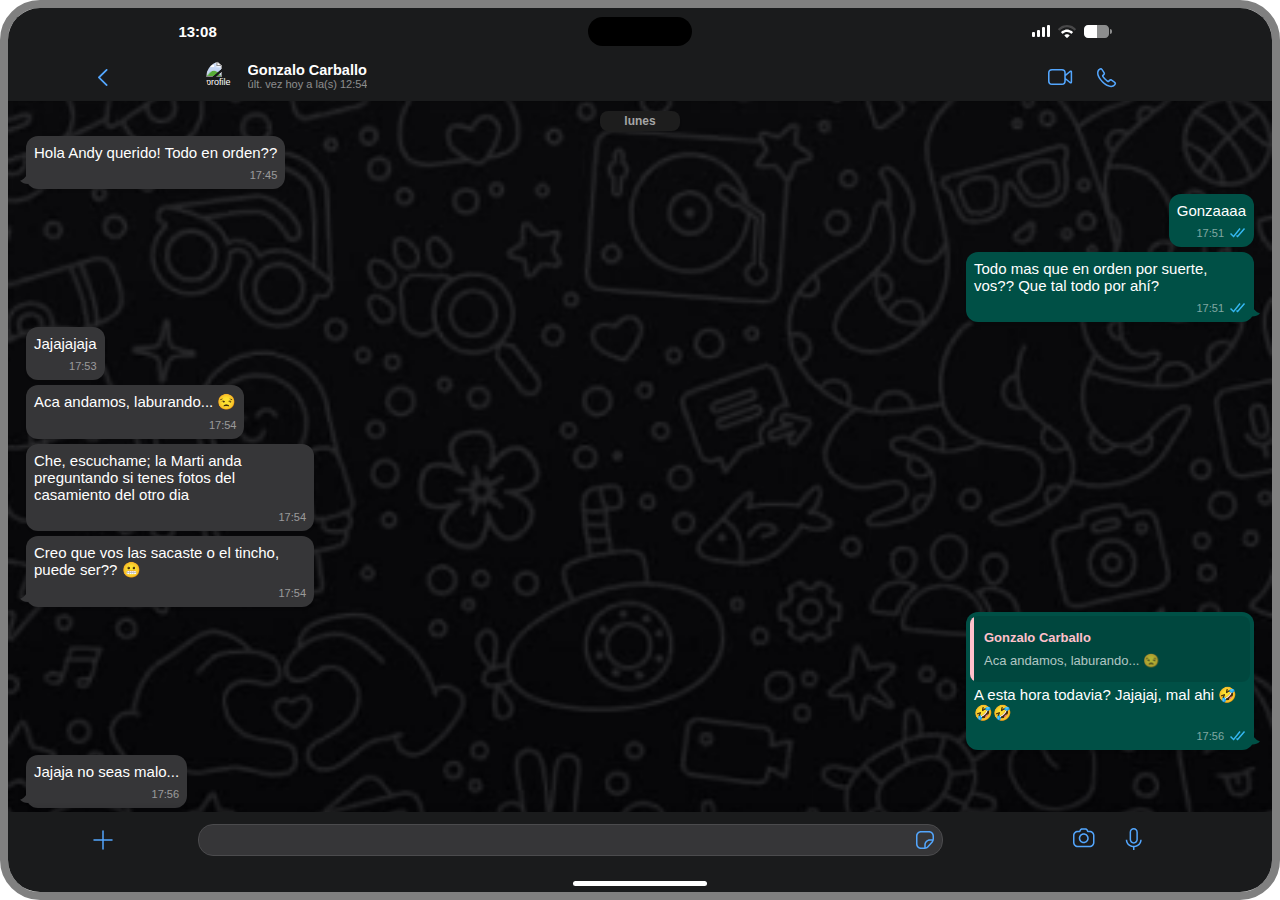
==== commit a1ece6fd: "add preview image to example video" ====
--- a/example_dark.html
+++ b/example_dark.html
@@ -478,7 +478,7 @@
                     <img class="wsym-message-quote-image" src="" alt="">
                 </div>
                 <div class="wsym-message-video-container">
-                    <video preload="metadata" class="wsym-message-video">
+                    <video preload="metadata" class="wsym-message-video" poster="./images/video.png">
                         Your browser does not support the video tag.
                     </video>
                     <button>
@@ -507,12 +507,6 @@
                         </svg>
                     </div>
                 </div>
-                <div class="wsym-message-audio-container">
-                    <button>Play</button>
-                    <input type="range" id="seek-slider" max="100" value="0">
-                    <span>0:00</span>
-                    <audio class="wsym-message-audio" preload="metadata"></audio>
-                </div>
                 <div class="wsym-message-content">
                 </div>
                 <div class="wsym-message-info">
